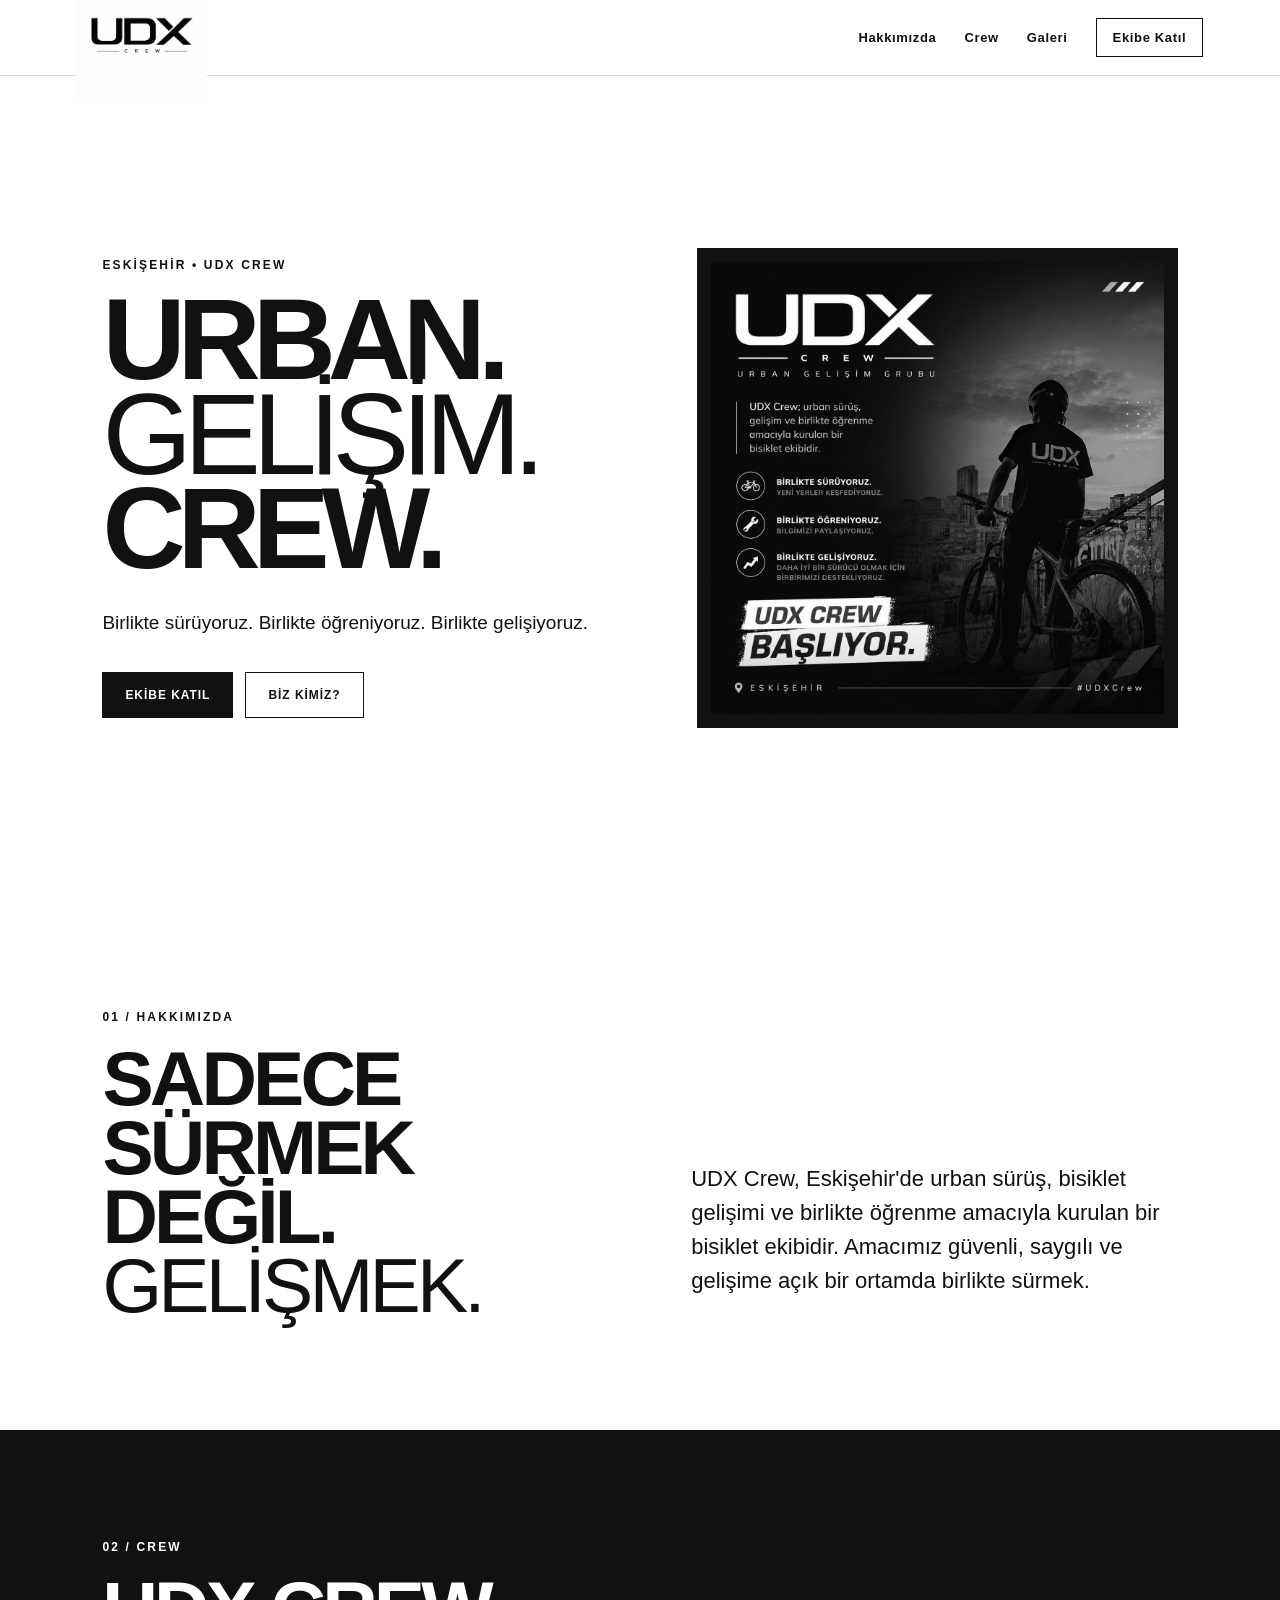
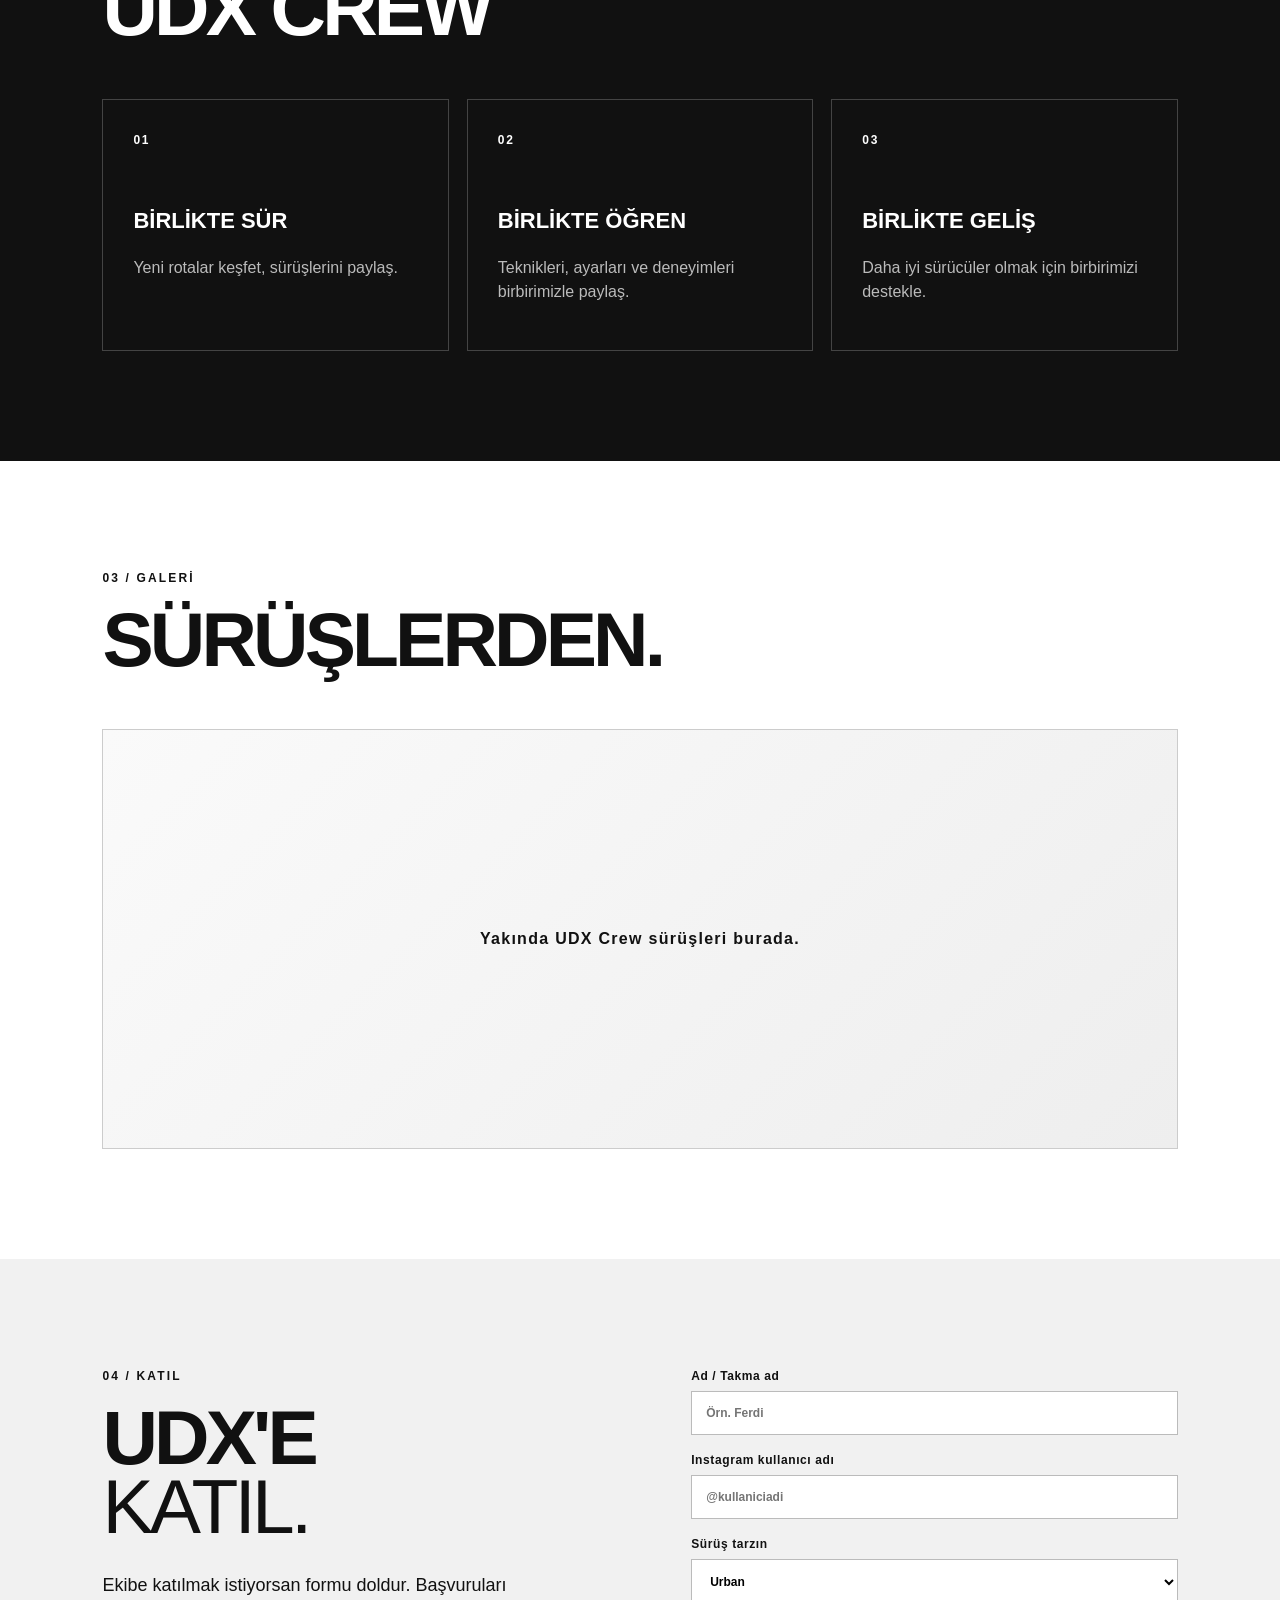
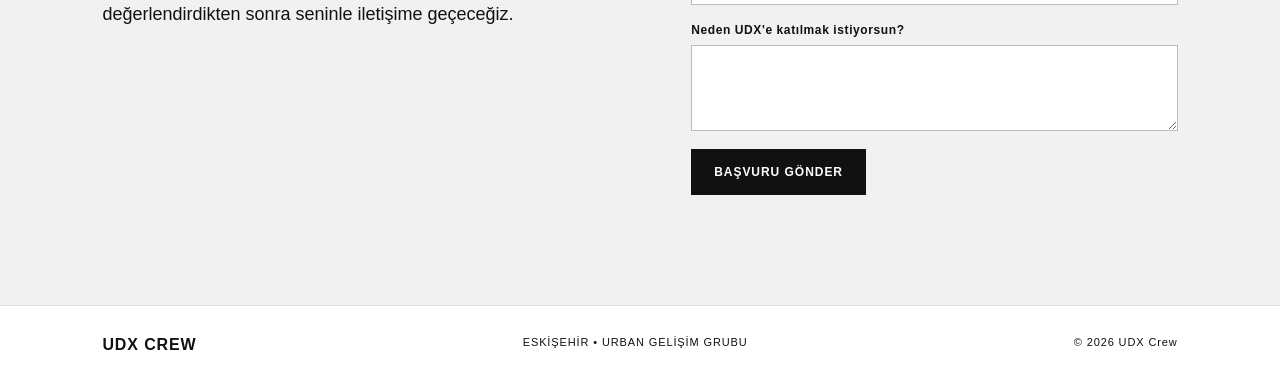
==== index.html @ f7f6c05a "Add files via upload" ====
<!doctype html>
<html lang="tr">
<head>
  <meta charset="utf-8">
  <meta name="viewport" content="width=device-width,initial-scale=1">
  <title>UDX Crew — Eskişehir</title>
  <meta name="description" content="UDX Crew — Eskişehir Urban Gelişim Grubu. Sür, geliş, birlikte öğren.">
  <link rel="stylesheet" href="style.css">
</head>
<body>
  <header class="nav">
    <a class="brand" href="#anasayfa">
      <img src="logo.png" alt="UDX Crew">
    </a>
    <nav>
      <a href="#hakkimizda">Hakkımızda</a>
      <a href="#crew">Crew</a>
      <a href="#galeri">Galeri</a>
      <a href="#katil" class="nav-cta">Ekibe Katıl</a>
    </nav>
  </header>

  <main>
    <section id="anasayfa" class="hero">
      <div class="hero-copy">
        <p class="eyebrow">ESKİŞEHİR • UDX CREW</p>
        <h1>URBAN.<br><span>GELİŞİM.</span><br>CREW.</h1>
        <p class="lead">Birlikte sürüyoruz. Birlikte öğreniyoruz. Birlikte gelişiyoruz.</p>
        <div class="actions">
          <a href="#katil" class="button">EKİBE KATIL</a>
          <a href="#hakkimizda" class="button ghost">BİZ KİMİZ?</a>
        </div>
      </div>
      <div class="hero-card">
        <img src="launch-poster.png" alt="UDX Crew tanıtım posteri">
      </div>
    </section>

    <section id="hakkimizda" class="section">
      <div>
        <p class="eyebrow">01 / HAKKIMIZDA</p>
        <h2>SADECE SÜRMEK DEĞİL.<br><span>GELİŞMEK.</span></h2>
      </div>
      <p class="section-text">UDX Crew, Eskişehir'de urban sürüş, bisiklet gelişimi ve birlikte öğrenme amacıyla kurulan bir bisiklet ekibidir. Amacımız güvenli, saygılı ve gelişime açık bir ortamda birlikte sürmek.</p>
    </section>

    <section id="crew" class="dark-section">
      <div class="section-head">
        <p class="eyebrow">02 / CREW</p>
        <h2>UDX CREW</h2>
      </div>
      <div class="cards">
        <article><b>01</b><h3>BİRLİKTE SÜR</h3><p>Yeni rotalar keşfet, sürüşlerini paylaş.</p></article>
        <article><b>02</b><h3>BİRLİKTE ÖĞREN</h3><p>Teknikleri, ayarları ve deneyimleri birbirimizle paylaş.</p></article>
        <article><b>03</b><h3>BİRLİKTE GELİŞ</h3><p>Daha iyi sürücüler olmak için birbirimizi destekle.</p></article>
      </div>
    </section>

    <section id="galeri" class="section gallery">
      <div class="section-head">
        <p class="eyebrow">03 / GALERİ</p>
        <h2>SÜRÜŞLERDEN.</h2>
      </div>
      <div class="gallery-box">
        <span>Yakında UDX Crew sürüşleri burada.</span>
      </div>
    </section>

    <section id="katil" class="join">
      <div>
        <p class="eyebrow">04 / KATIL</p>
        <h2>UDX'E<br><span>KATIL.</span></h2>
        <p>Ekibe katılmak istiyorsan formu doldur. Başvuruları değerlendirdikten sonra seninle iletişime geçeceğiz.</p>
      </div>
      <form onsubmit="event.preventDefault(); alert('Başvurun hazır! Form sistemi yakında bağlanacak.');">
        <label>Ad / Takma ad<input required type="text" placeholder="Örn. Ferdi"></label>
        <label>Instagram kullanıcı adı<input type="text" placeholder="@kullaniciadi"></label>
        <label>Sürüş tarzın<select><option>Urban</option><option>MTB</option><option>Downhill</option><option>Karışık</option></select></label>
        <label>Neden UDX'e katılmak istiyorsun? <textarea rows="4"></textarea></label>
        <button class="button" type="submit">BAŞVURU GÖNDER</button>
      </form>
    </section>
  </main>

  <footer>
    <strong>UDX CREW</strong>
    <span>ESKİŞEHİR • URBAN GELİŞİM GRUBU</span>
    <span>© 2026 UDX Crew</span>
  </footer>
</body>
</html>
---- style.css ----
*{box-sizing:border-box}html{scroll-behavior:smooth}body{margin:0;font-family:Arial,Helvetica,sans-serif;color:#111;background:#fff}a{text-decoration:none;color:inherit}.nav{height:76px;border-bottom:1px solid #ddd;display:flex;align-items:center;justify-content:space-between;padding:0 6vw;position:sticky;top:0;background:rgba(255,255,255,.94);backdrop-filter:blur(10px);z-index:10}.brand img{width:130px;display:block}.nav nav{display:flex;gap:28px;align-items:center;font-size:13px;font-weight:700;letter-spacing:.05em}.nav-cta{border:1px solid #111;padding:11px 16px}.hero{min-height:calc(100vh - 76px);display:grid;grid-template-columns:1.05fr .95fr;gap:5vw;align-items:center;padding:8vw 8vw}.eyebrow{font-size:12px;font-weight:800;letter-spacing:.18em;margin:0 0 20px}.hero h1{font-size:clamp(58px,9vw,125px);line-height:.82;margin:0;letter-spacing:-.07em}.hero h1 span,h2 span{font-weight:400}.lead{font-size:19px;line-height:1.5;max-width:520px;margin:34px 0}.actions{display:flex;gap:12px;flex-wrap:wrap}.button{display:inline-block;border:1px solid #111;background:#111;color:#fff;padding:15px 22px;font-weight:800;letter-spacing:.08em;font-size:12px;cursor:pointer}.button.ghost{background:#fff;color:#111}.hero-card{background:#111;padding:14px}.hero-card img{display:block;width:100%;height:auto}.section{padding:110px 8vw;display:grid;grid-template-columns:1fr 1fr;gap:8vw}.section h2,.dark-section h2,.join h2{font-size:clamp(42px,6vw,82px);line-height:.9;letter-spacing:-.05em;margin:0}.section-text{font-size:22px;line-height:1.55;align-self:end;max-width:620px}.dark-section{background:#111;color:#fff;padding:110px 8vw}.section-head{margin-bottom:55px}.cards{display:grid;grid-template-columns:repeat(3,1fr);gap:18px}.cards article{border:1px solid #444;padding:30px;min-height:240px}.cards b{font-size:12px;letter-spacing:.15em}.cards h3{font-size:22px;margin-top:60px}.cards p{color:#bbb;line-height:1.5}.gallery{display:block}.gallery-box{height:420px;border:1px solid #ccc;display:flex;align-items:center;justify-content:center;background:linear-gradient(135deg,#fafafa,#eee);font-weight:700;letter-spacing:.08em}.join{background:#f1f1f1;padding:110px 8vw;display:grid;grid-template-columns:1fr 1fr;gap:8vw}.join>div>p:not(.eyebrow){font-size:18px;line-height:1.6;max-width:520px;margin-top:30px}.join form{display:grid;gap:18px}.join label{font-size:12px;font-weight:800;letter-spacing:.05em;display:grid;gap:8px}.join input,.join select,.join textarea{border:1px solid #bbb;background:#fff;padding:14px;font:inherit}.join button{justify-self:start}footer{padding:30px 8vw;border-top:1px solid #ddd;display:flex;justify-content:space-between;gap:20px;flex-wrap:wrap;font-size:11px;letter-spacing:.08em}footer strong{font-size:16px}@media(max-width:800px){.nav{padding:0 5vw}.nav nav a:not(.nav-cta){display:none}.hero,.section,.join{grid-template-columns:1fr;padding:70px 6vw}.hero{gap:45px}.cards{grid-template-columns:1fr}.dark-section{padding:70px 6vw}.gallery-box{height:280px}.join form{margin-top:10px}.section-text{font-size:18px}.brand img{width:105px}}
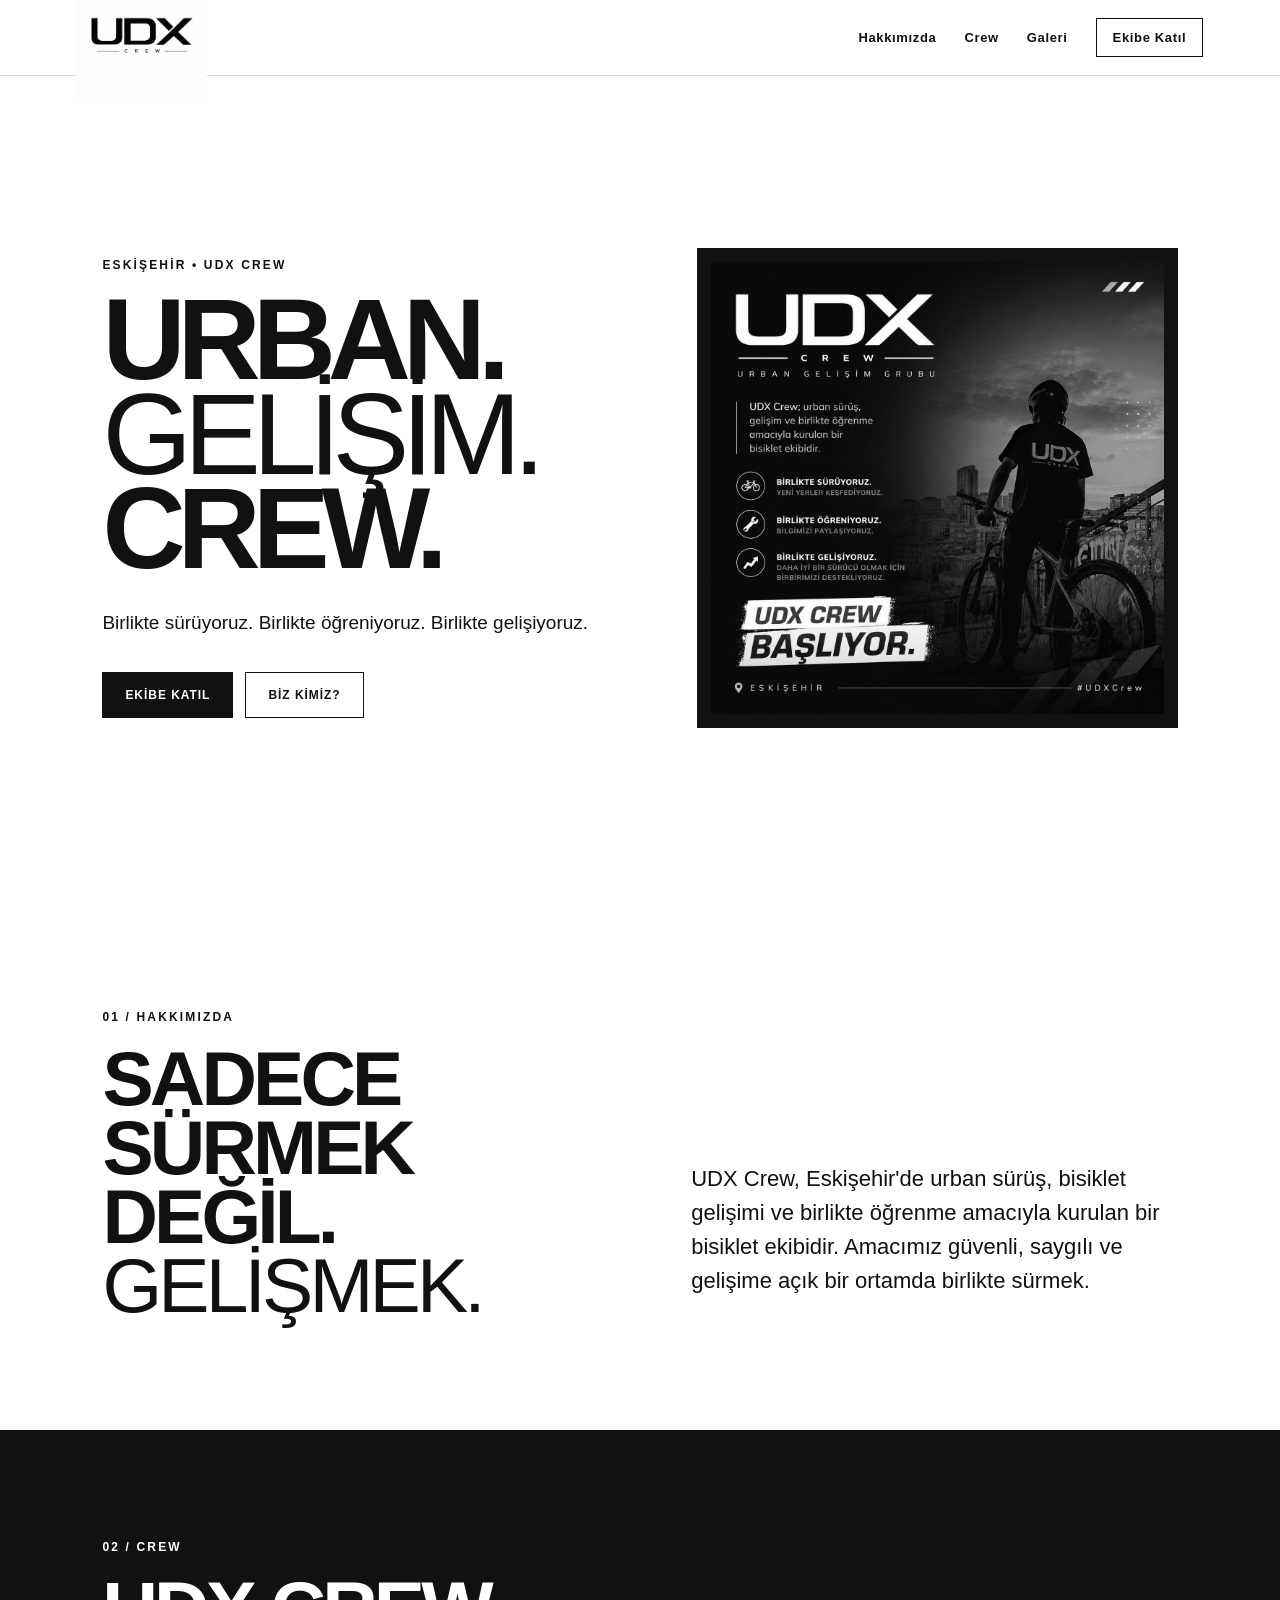
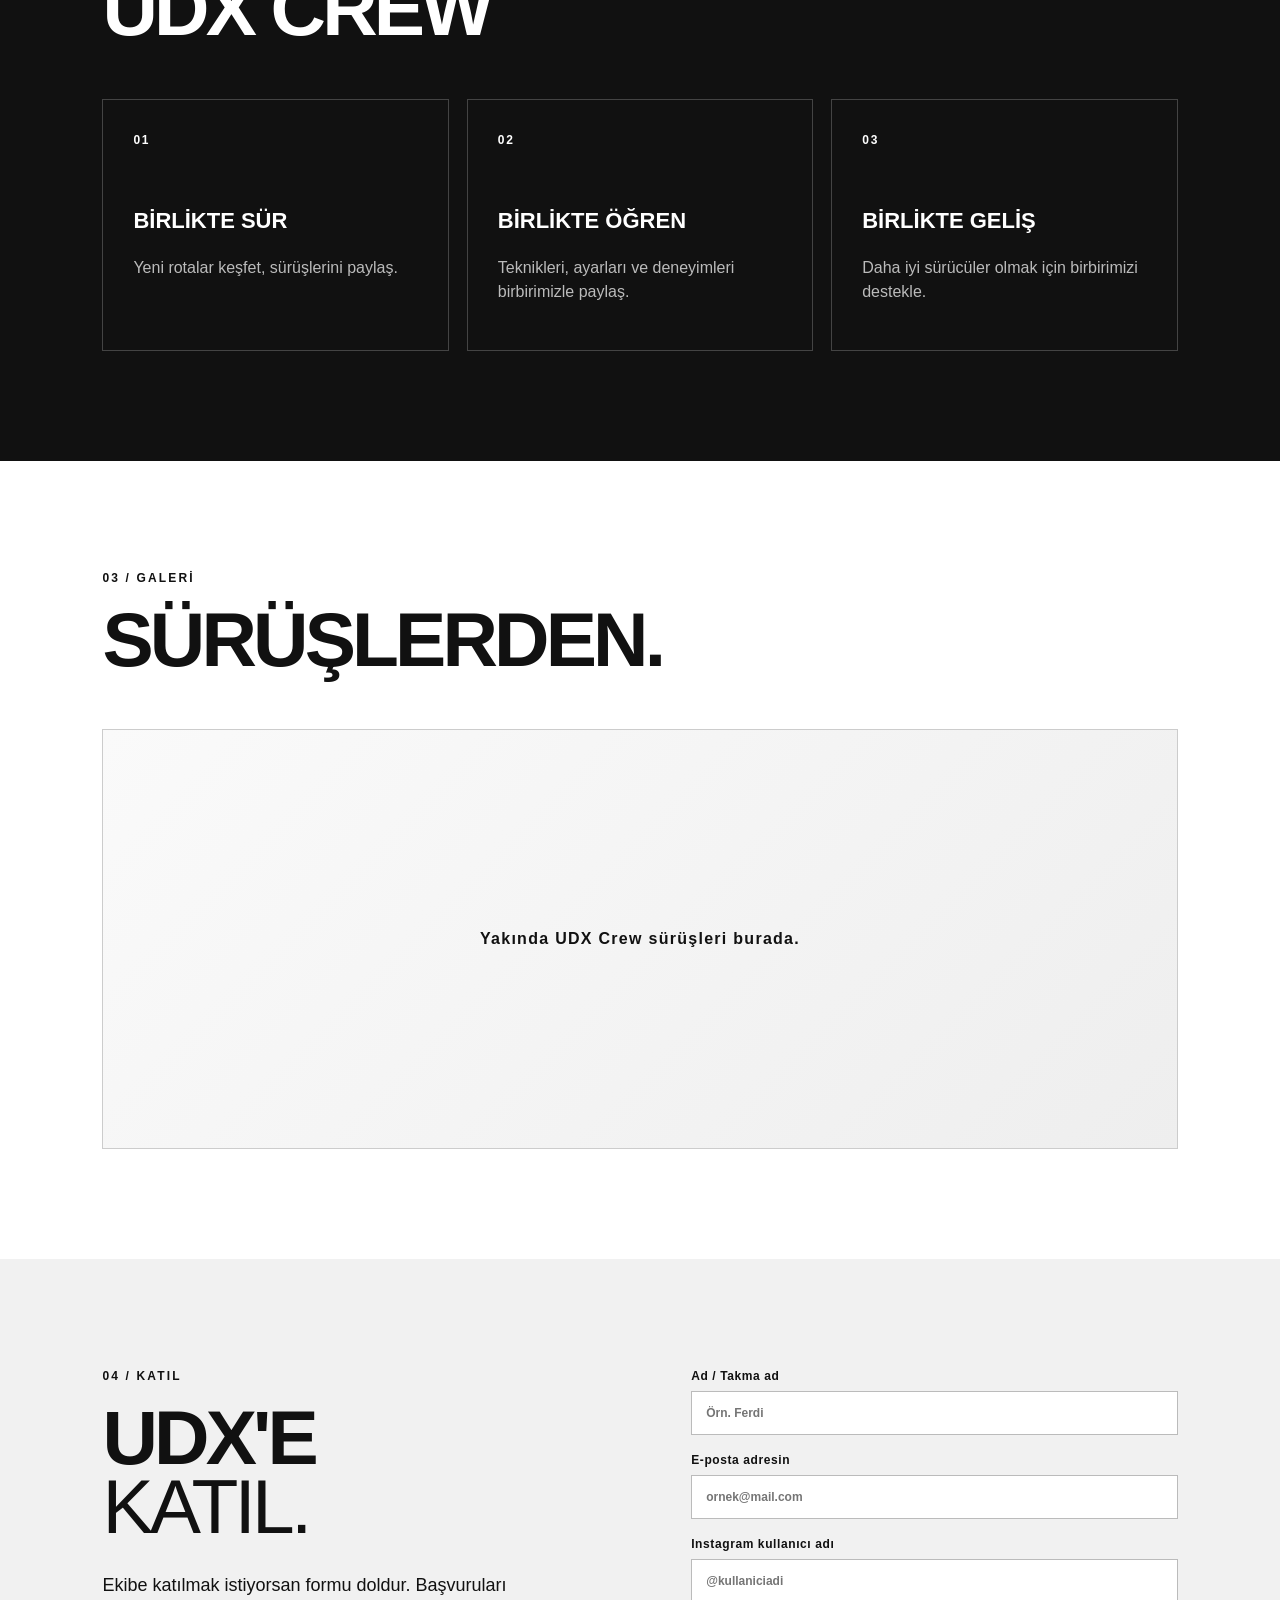
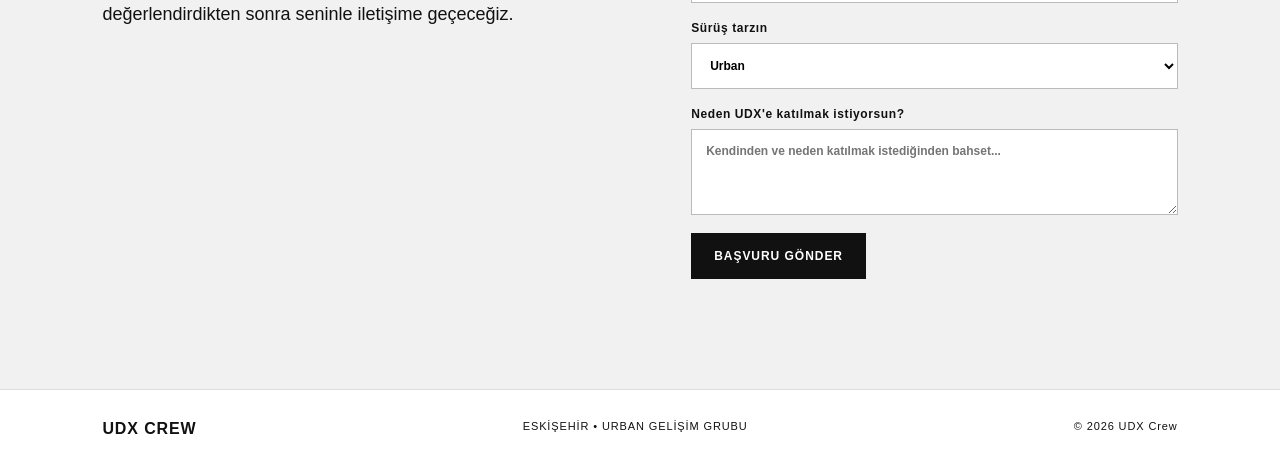
==== commit 9eb95646: "Add files via upload" ====
--- a/index.html
+++ b/index.html
@@ -72,11 +72,15 @@
         <h2>UDX'E<br><span>KATIL.</span></h2>
         <p>Ekibe katılmak istiyorsan formu doldur. Başvuruları değerlendirdikten sonra seninle iletişime geçeceğiz.</p>
       </div>
-      <form onsubmit="event.preventDefault(); alert('Başvurun hazır! Form sistemi yakında bağlanacak.');">
-        <label>Ad / Takma ad<input required type="text" placeholder="Örn. Ferdi"></label>
-        <label>Instagram kullanıcı adı<input type="text" placeholder="@kullaniciadi"></label>
-        <label>Sürüş tarzın<select><option>Urban</option><option>MTB</option><option>Downhill</option><option>Karışık</option></select></label>
-        <label>Neden UDX'e katılmak istiyorsun? <textarea rows="4"></textarea></label>
+      <form action="https://formsubmit.co/feridunkavalcioglu4@gmail.com" method="POST">
+        <input type="hidden" name="_subject" value="UDX Crew Yeni Ekip Başvurusu">
+        <input type="hidden" name="_template" value="table">
+        <input type="hidden" name="_captcha" value="true">
+        <label>Ad / Takma ad<input required type="text" name="ad_soyad" placeholder="Örn. Ferdi"></label>
+        <label>E-posta adresin<input required type="email" name="email" placeholder="ornek@mail.com"></label>
+        <label>Instagram kullanıcı adı<input type="text" name="instagram" placeholder="@kullaniciadi"></label>
+        <label>Sürüş tarzın<select name="surus_tarzi"><option>Urban</option><option>MTB</option><option>Downhill</option><option>Karışık</option></select></label>
+        <label>Neden UDX'e katılmak istiyorsun? <textarea rows="4" name="mesaj" required placeholder="Kendinden ve neden katılmak istediğinden bahset..."></textarea></label>
         <button class="button" type="submit">BAŞVURU GÖNDER</button>
       </form>
     </section>
